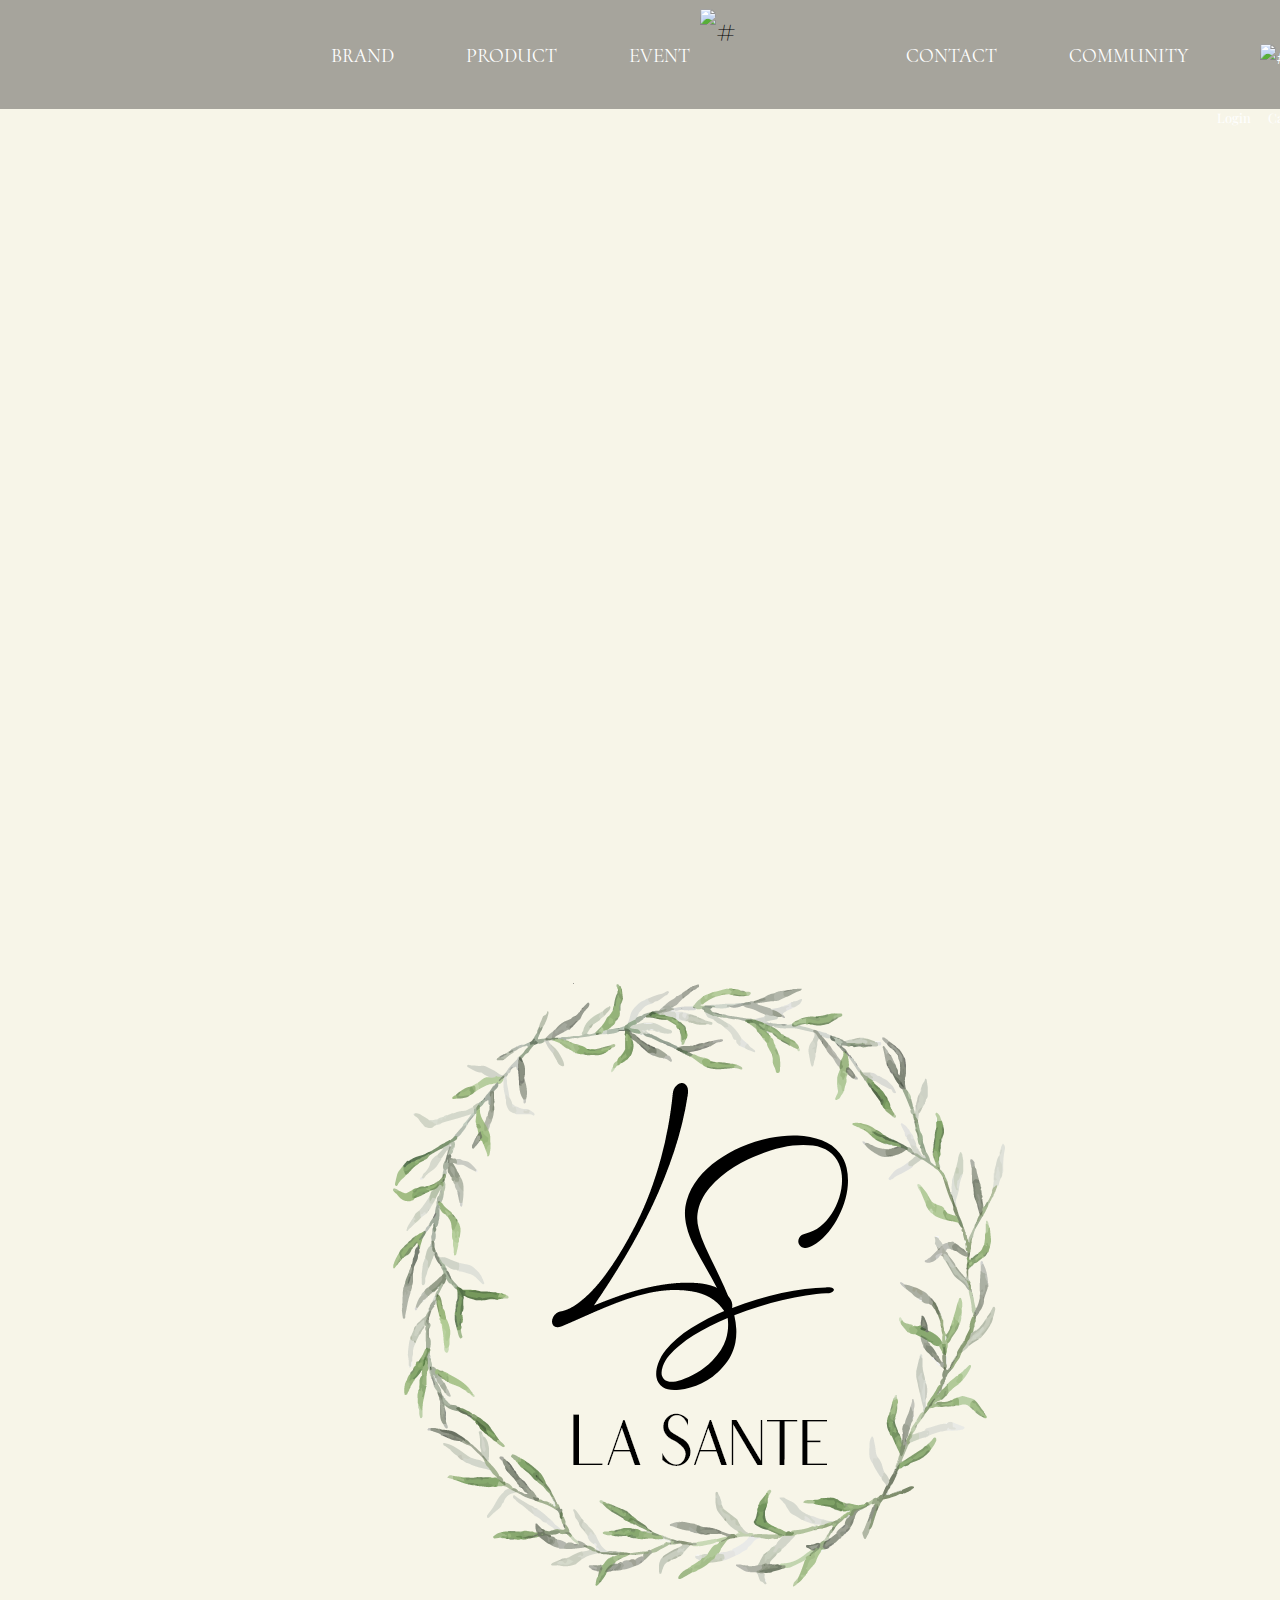
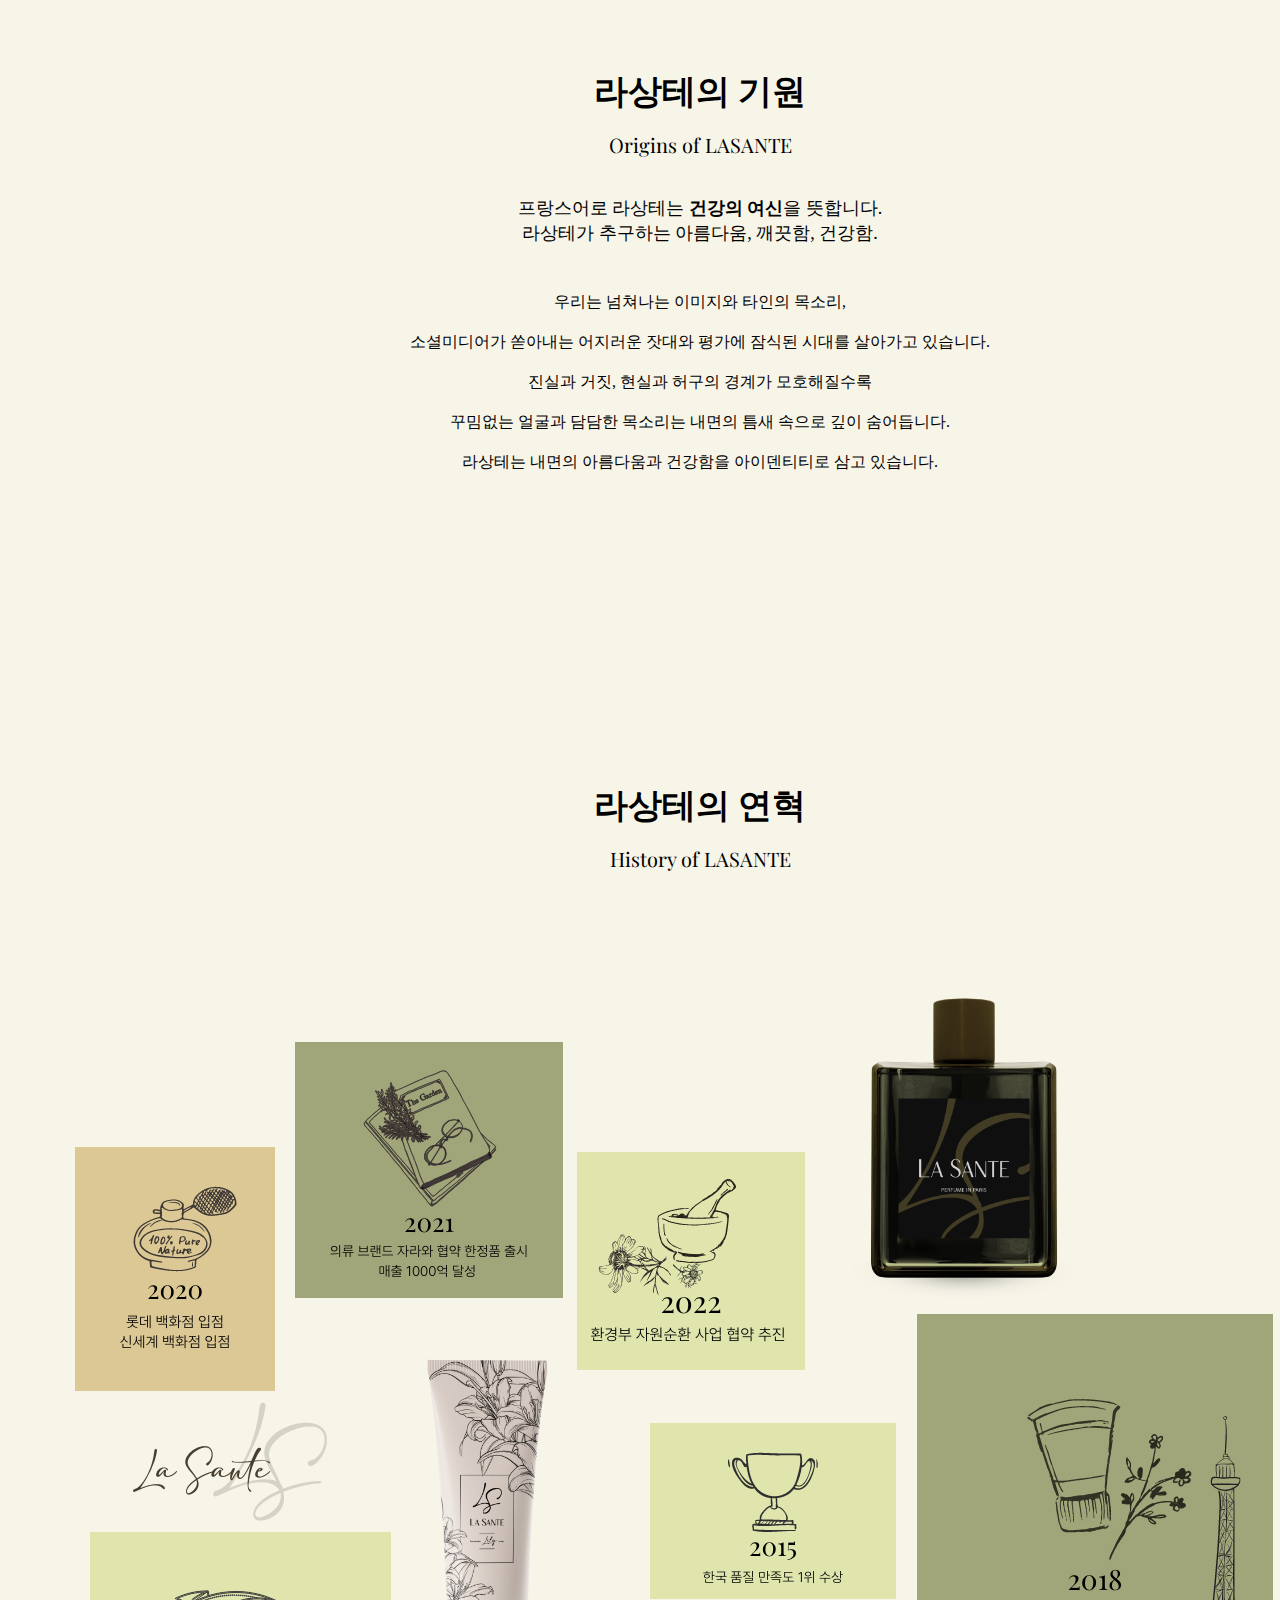
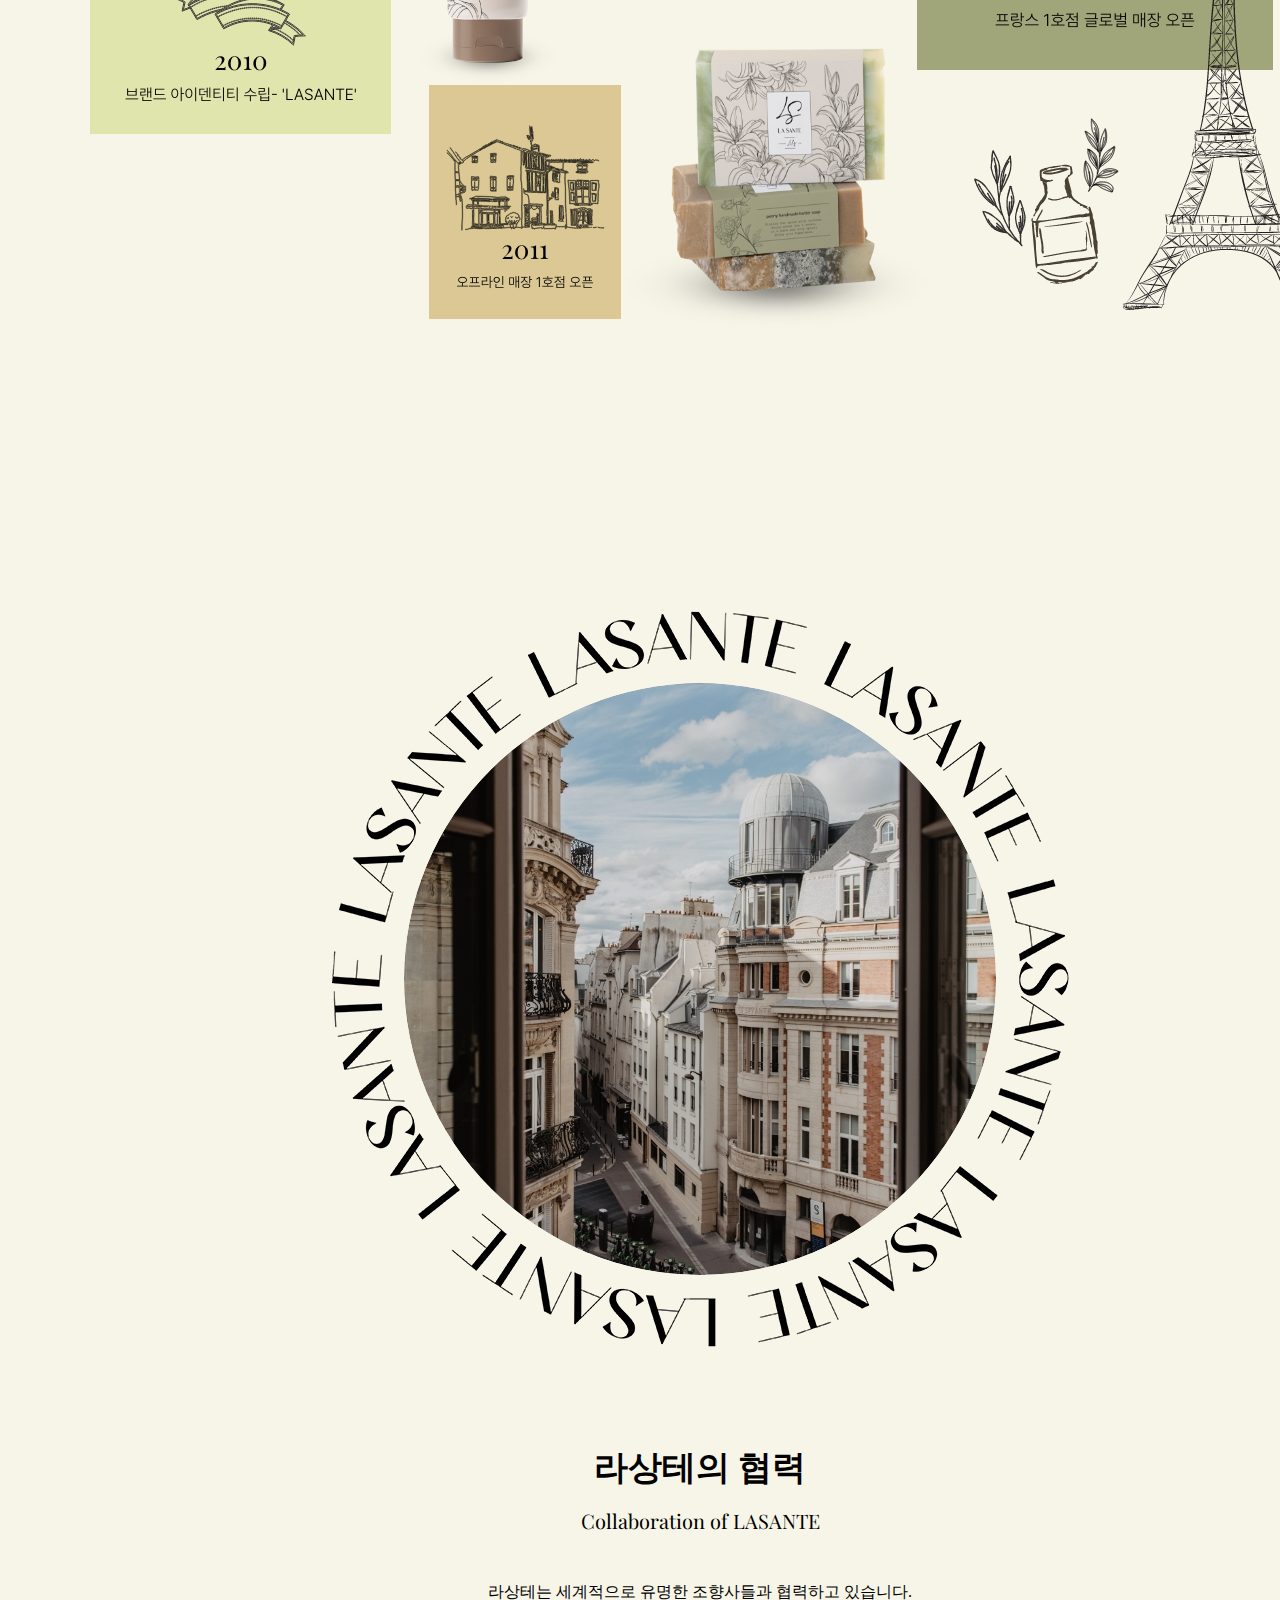
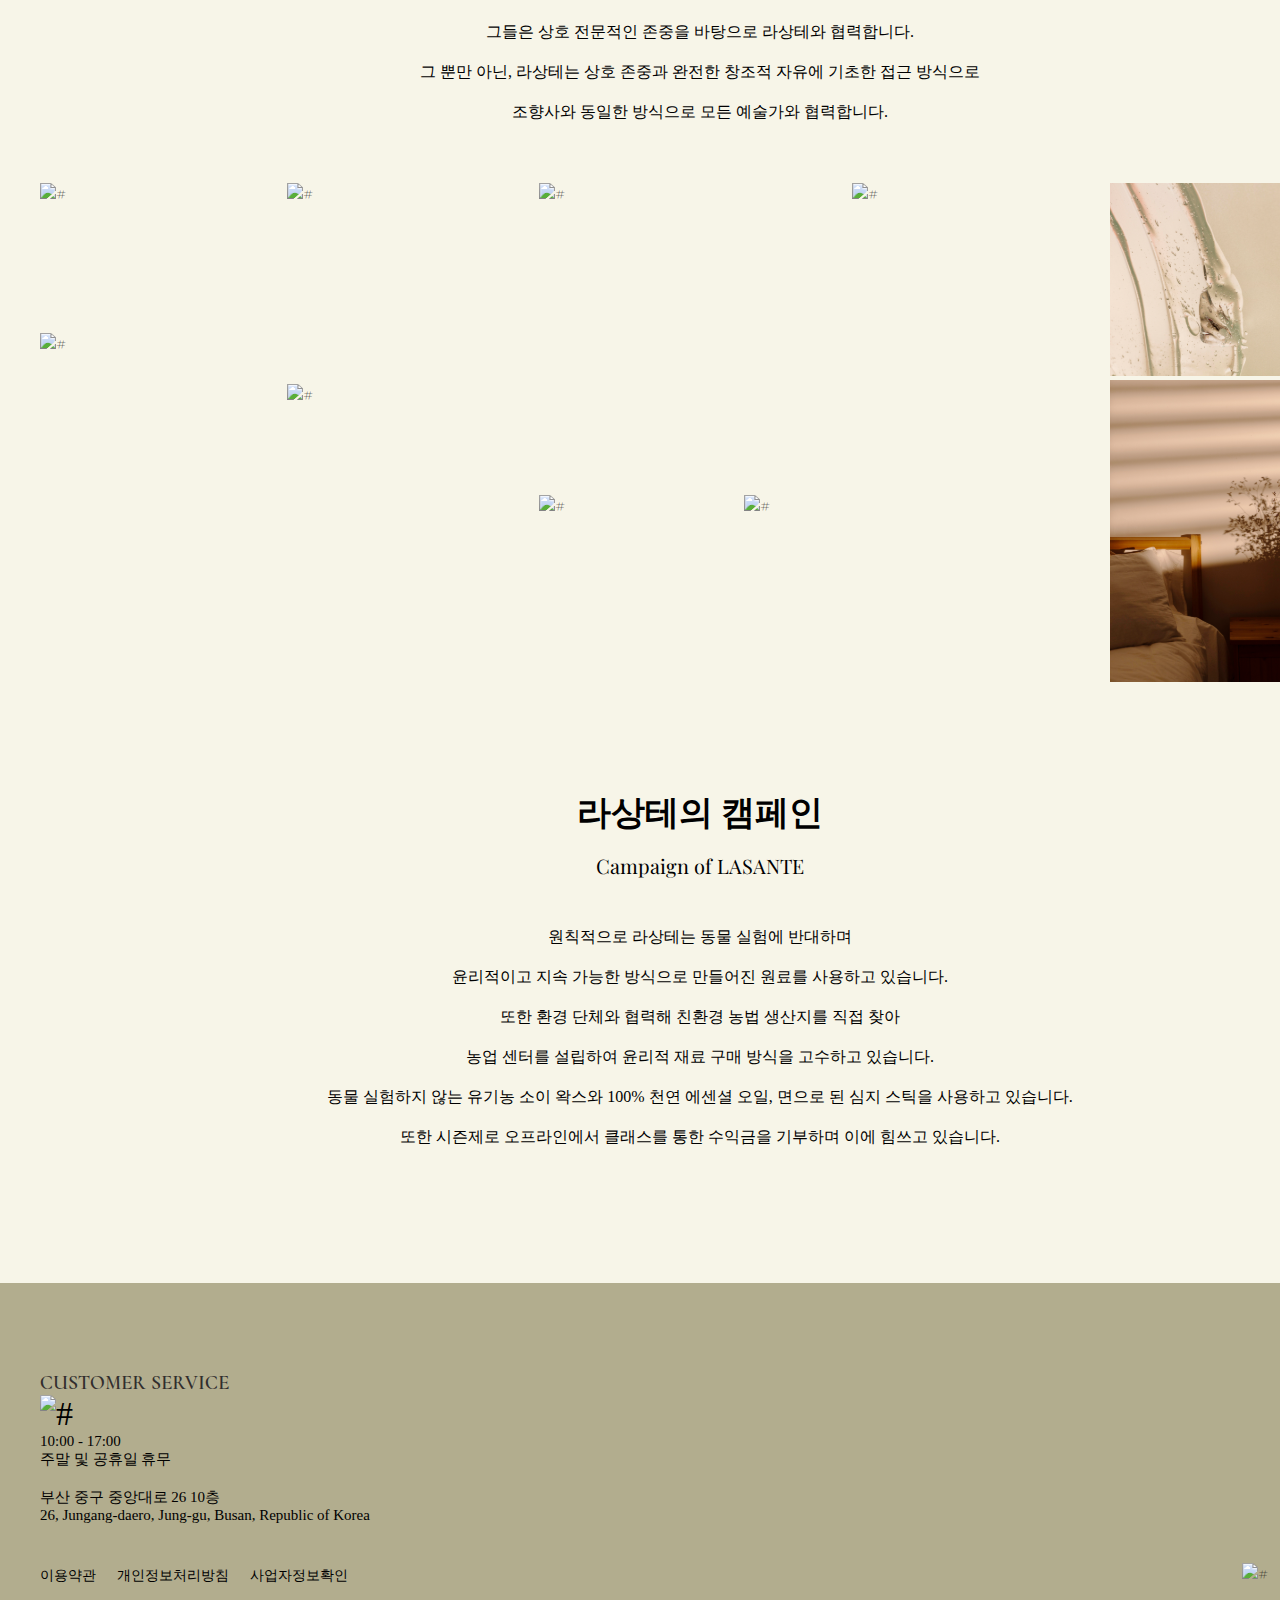
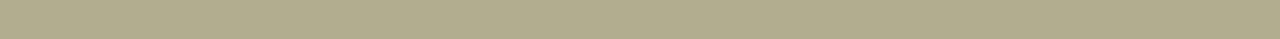
==== sub1.html @ c3fcb7ed "Add files via upload" ====
<!DOCTYPE html>
<html lang="ko">
<head>
    <meta charset="UTF-8">
    <meta http-equiv="X-UA-Compatible" content="IE=edge">
    <meta name="viewport" content="width=device-width, initial-scale=1.0">
    <meta name="viewport" content="width=1400">
    <title>LASANTE</title>
    <link rel="preconnect" href="https://fonts.googleapis.com">
    <link rel="preconnect" href="https://fonts.gstatic.com" crossorigin>
    <link rel="icon" type="image/png" sizes="32x32" href="images/favicon.png">
    <link rel="preconnect" href="https://fonts.googleapis.com">
    <link rel="preconnect" href="https://fonts.gstatic.com" crossorigin>
    <link rel="preconnect" href="https://fonts.googleapis.com">
    <link rel="preconnect" href="https://fonts.gstatic.com" crossorigin>
    <link href="https://fonts.googleapis.com/css2?family=Cormorant+Upright:wght@300;400;500;600&display=swap"
        rel="stylesheet"> 
    <link href="https://fonts.googleapis.com/css2?family=Playfair+Display:wght@400;500;600&display=swap"
        rel="stylesheet">
    <link rel="stylesheet" href="css/sub1.css">
    <link rel="stylesheet" href="css/main_style.css">
    <link rel="stylesheet" href="css/swiper-bundle.min.css">
</head>
<body>
    <div id="video">
        <div id="header_wrap">
            <div class="header">
                <div class="logo_wrap">
                    <h1 class="logo"><a href="index.html"><img src="images/main/logo.png" alt="#"></a>
                    </h1>
                </div>
                <ul id="gnb">
                    <li><a href="sub1.html">BRAND</a></li>
                    <li><a href="sub2.html">PRODUCT</a></li>
                    <li class="m2"><a href="sub3.html">EVENT</a></li>
                    <li><a href="sub4.html">CONTACT</a></li>
                    <li><a href="sub5.html">COMMUNITY</a></li>
                    <li><a href="#"><img src="images/main/search.png" alt="#"></a></li>
                </ul>
                <div class="link">
                    <ul>
                        <li><a href="#">Login</a></li>
                        <li class="cart"><a href="#">Cart</a></li>
                        <li class="mypage"><a href="#">My page</a></li>
                    </ul>
                </div>
            </div>
        </div>

        <video width="3840" height="2000" autoplay muted loop preload="auto" playsinline>
            <source src="../유현서 LASANTE 디렉토리/video/AdobeStock_376006097.mp4">
        </video>
    
    
    </div>

    <div id="section1">
        <div class="lasante_logo">
        <h1><img src="images/about/LASANTE LOGO.png" alt="#"></h1>
        <h2><img src="images/about/LASANTE.png" alt="#"></h2>
        </div>
        <h3><img src="images/about/leaf.png" alt="#"></h3>
        <div class="text">
        <p class="t1">라상테의 기원</p>
        <p class="t2">Origins of LASANTE</p>
        <p class="t3">프랑스어로 라상테는 <strong>건강의 여신</strong>을 뜻합니다. <br>
            라상테가 추구하는 아름다움, 깨끗함, 건강함.</p>
        <p class="t4">우리는 넘쳐나는 이미지와 타인의 목소리, <br>
            소셜미디어가 쏟아내는 어지러운 잣대와 평가에 잠식된 시대를 살아가고 있습니다. <br>
            진실과 거짓, 현실과 허구의 경계가 모호해질수록 <br>
            꾸밈없는 얼굴과 담담한 목소리는 내면의 틈새 속으로 깊이 숨어듭니다. <br>
            라상테는 내면의 아름다움과 건강함을 아이덴티티로 삼고 있습니다.</p>
        </div>
    </div>

    <div id="section2">
        <p class="t1">라상테의 연혁</p>
        <p class="t2">History of LASANTE</p>
        <img src="images/about/history.png" alt="#">
    </div>


    <div id="section3">
        <div class="paris_wrap">
            <img class="paris" src="images/about/paris.jpg" alt="#">
            <img class="about_lasante" src="images/about/about lasante.png" alt="#">
        </div>
        <p class="t1">라상테의 협력</p>
        <p class="t2">Collaboration of LASANTE</p>
        <p class="t4">라상테는 세계적으로 유명한 조향사들과 협력하고 있습니다. <br>
            그들은 상호 전문적인 존중을 바탕으로 라상테와 협력합니다. <br>
            그 뿐만 아닌, 라상테는 상호 존중과 완전한 창조적 자유에 기초한 접근 방식으로 <br>
            조향사와 동일한 방식으로 모든 예술가와 협력합니다.</p>
    </div>

    <div id="section4">
        <div class="section4_imgbox">
            <a href="#"><div class="img_box1"><img src="images/about/photo1.svg" alt="#"></div></a>
            <a href="#"><div class="img_box2"><img src="images/about/photo2.svg" alt="#"></div></a>
            <a href="#"><div class="img_box3"><img src="images/about/photo3.svg" alt="#"></div></a>
            <a href="#"><div class="img_box4"><img src="images/about/photo4.svg" alt="#"></div></a>
            <a href="#"><div class="img_box5"><img src="images/about/photo5.svg" alt="#"></div></a>
            <a href="#"><div class="img_box6"><img src="images/about/photo6.svg" alt="#"></div></a>
            <a href="#"><div class="img_box7"><img src="images/about/photo7.svg" alt="#"></div></a>
            <a href="#"><div class="img_box8"><img src="images/about/photo8.svg" alt="#"></div></a>
            <a href="#"><div class="img_box9"><img src="images/about/photo9.svg" alt="#"></div></a>
            <a href="#"><div class="img_box10"><img src="images/about/photo10.svg" alt="#"></div></a>
        </div>
        <div class="section4_textbox">
        <p class="t1">라상테의 캠페인</p>
        <p class="t2">Campaign of LASANTE</p>
        <p class="t4">원칙적으로 라상테는 동물 실험에 반대하며 <br>
            윤리적이고 지속 가능한 방식으로 만들어진 원료를 사용하고 있습니다. <br>
            또한 환경 단체와 협력해 친환경 농법 생산지를 직접 찾아 <br>
            농업 센터를 설립하여 윤리적 재료 구매 방식을 고수하고 있습니다. <br>
            동물 실험하지 않는 유기농 소이 왁스와 100% 천연 에센셜 오일, 면으로 된 심지 스틱을 사용하고 있습니다. <br>
            또한 시즌제로 오프라인에서 클래스를 통한 수익금을 기부하며 이에 힘쓰고 있습니다.</p>
        </div>
    </div>
    <div id="section9">
        <div class="footer">
            <div class="footer_left">
            <p class="customerservice">CUSTOMER SERVICE</p>
            <p class="number"><img src="images/main/1644-1004.svg" alt="#"></p>
            <p class="time">10:00 - 17:00 <br>
            주말 및 공휴일 휴무</p>
            <p class="place">부산 중구 중앙대로 26 10층 <br>
            26, Jungang-daero, Jung-gu, Busan, Republic of Korea</p>
            
            <ul>
                <li><a href="#">이용약관</a></li>
                <li><a href="#">개인정보처리방침</a></li>
                <li><a href="#">사업자정보확인</a></li>
            </ul>
        </div>

        <div class="footer_right">
            <ul>
                <li><a href="#"><img src="images/main/footer_facebook.png" alt="#"></a></li>
                <li><a href="#"><img src="images/main/footer_twitter.png" alt="#"></a></li>
                <li><a href="#"><img src="images/main/footer_instagram.png" alt="#"></a></li>
            </ul>
        </div>
        </div>
    </div>
</body>
</html>
---- css/sub1.css ----
*{margin: 0; padding: 0;}
ul,ol{list-style: none;}
a{text-decoration: none; color: #000;} 

body{
    min-width: 1400px;
    font-family: 'Playfair Display', serif;
    font-size: 16px;
    background-color: #F7F5E8;
}

#video{
    overflow: hidden;
    margin: 0 auto;
    text-align: center;
    position: relative;
}

video{
    width: 100%;
    height: 100%;
}

#header_wrap{
    width: 100%;
    height: 100px;
    background-color: #0f0f0f59;
    padding-top: 9px;
    position: absolute;
    z-index: 99;
}

.header{
    width: 1320px;
    margin: 0 auto;
    text-align: center;
}

.logo_wrap{
    position: relative;
}

.logo{
    position: absolute;
    left: 50%;
    top: 0;
}

.logo a{
   display: inline-block;
}

#gnb{
    display: inline-block;
    margin-left: 146px;
}

#gnb li{
    float: left;
    position: relative;
}

#gnb li a{
    display: block;
    font-family: 'Cormorant Upright', serif;
    font-size: 20px;
    color: #fff;
    margin-top: 35px;
    margin-left: 72px;
}


#gnb li:nth-child(4){
    margin-left: 144px;
}

.link{
    float: right;
    padding-left: 14px;
}

.link li{
    float: left;
}

.link li a{
    display: block;
    font-family: 'Playfair Display', serif;
    font-size: 13px;
    color: #fff;
    padding-top: 37px;
}
.cart{margin-left: 17px;}
.mypage{margin-left: 17px;}


#section1{
    width: 1320px;
    margin: 350px auto;
    text-align: center;
    height: 950px;
    position: relative;
}

h3{
    position: absolute;
    left: 353px;
    top: -100px;
}

.text{
    margin-top: 170px;
}

.t1{
    font-family: 'Pretendard-bold';
    font-size: 34px;
    font-weight: 700;
}

.t2{
    font-family: 'Playfair Display', serif;
    font-size: 20px;
    margin: 16px 0 38px 0;
}

.t3{
    font-family: 'Pretendard-Light';
    font-size: 18px;
    margin-bottom: 36px;
    line-height: 25px;
}

.t4{
    font-family: 'Pretendard-Light';
    font-size: 16px;
    line-height: 40px;
}




#section2{
    width: 1320px;
    height: 1500px;
    margin: 0 auto;
    text-align: center;
}

#section3{
    width: 1320px;
    height: 950px;
    margin: 0 auto;
    text-align: center;
    position: relative;
}
/* 추가 */
.paris_wrap{
    width: 592px;
    height: 592px;
    margin: 0 auto;
    position: relative;
    margin-bottom: 170px;
}
.paris{
    width: 100%;
    height: 100%;
    border-radius: 50%;
    margin-bottom: 150px;
}

.about_lasante{
    position: absolute;
    left: 50%;
    margin-left: -489px;
    top: 50%;
    margin-top: -489px;
    animation: motion 10s infinite linear;
    transform-origin: center;
}

@keyframes motion{
    0%{transform: rotate(0deg)}
    100%{transform: rotate(360deg)}
}

#section4{
    width: 1320px;
    height: 950px;
    margin: 150px auto;
    text-align: center;
    position: relative;
}

.section4_imgbox{
    position: relative;
}

.img_box1{
    float: left;
    overflow: hidden;
}

.img_box2{
    position: absolute;
    left: 0;
    top: 150px;
    overflow: hidden;
}

.img_box3{
    position: absolute;
    left: 247px;
    top: 0;
    overflow: hidden;
}

.img_box4{
    position: absolute;
    left: 247px;
    top: 201px;
    overflow: hidden;
}

.img_box5{
    position: absolute;
    left: 499px;
    top: 0;
    overflow: hidden;
}

.img_box6{
    position: absolute;
    left: 499px;
    top: 312px;
    overflow: hidden;
}

.img_box7{
    position: absolute;
    left: 812px;
    top: 0;
    overflow: hidden;
}

.img_box8{
    position: absolute;
    left: 704px;
    top: 312px;
    overflow: hidden;
}

.img_box9{
    position: absolute;
    left: 1070px;
    top: 0;
    overflow: hidden;
}

.img_box10{
    position: absolute;
    left: 1070px;
    top: 197px;
    overflow: hidden;
}

.section4_imgbox img{
    display: block;
    /* transform: scale(1); */
    transition: transform 1s;
}
.section4_imgbox img:hover{
    transform: scale(1.2);   
}

.section4_textbox{
    padding-top: 607px;
}

#section9{
    height: 356px;
    background-color: #B2AD8E;
}

.footer{
    width: 1320px;
    margin: 0 auto;
}

.footer_left{
    float: left;
    padding-top: 88px;
}

.footer_left a{
    display: block;
}

.customerservice{
    font-family: 'Cormorant Upright', serif;
    font-size: 20px;
    font-weight: 600;
    color: #312D2D;
}

.number{
    font-family: 'Pretendard-semibold';
    font-size: 34px;
    margin: 11px o;
}

.footer_right{
    float: right;
}

.time{
    font-family: 'Pretendard-Light';
    font-size: 15px;
}

.place{
    font-family: 'Pretendard-Light';
    font-size: 15px;
    margin: 19px 0 43px;
}

.footer_left ul{
    float: left;
}

.footer_left li{
    float: left;
}

.footer_left li a{
    display: block;
    font-family: 'Pretendard-Light';
    font-size: 14px;
    margin-right: 21px;
}

.footer_right ul{
 float: left;
 margin-top: 280px;
}

.footer_right li{
    float: left;
}

.footer_right li a{
    display: block;
    margin-left: 20px;
}
---- css/main_style.css ----
@charset "UTF-8";
/* 웹폰트 링크연결 */
@font-face {
    font-family: 'Pretendard-Light';
    src: url('https://cdn.jsdelivr.net/gh/Project-Noonnu/noonfonts_2107@1.1/Pretendard-Light.woff') format('woff');
    font-weight: 300;
    font-style: normal;
}

@font-face {
    font-family: 'Pretendard-Regular';
    src: url('https://cdn.jsdelivr.net/gh/Project-Noonnu/noonfonts_2107@1.1/Pretendard-Regular.woff') format('woff');
    font-weight: 400;
    font-style: normal;
}

@font-face {
    font-family: 'Pretendard-semibold';
    src: url('https://cdn.jsdelivr.net/gh/Project-Noonnu/noonfonts_2107@1.1/Pretendard-Regular.woff') format('woff');
    font-weight: 600;
    font-style: normal;
}

@font-face {
    font-family: 'Pretendard-medium';
    src: url('https://cdn.jsdelivr.net/gh/Project-Noonnu/noonfonts_2107@1.1/Pretendard-Regular.woff') format('woff');
    font-weight: 500;
    font-style: normal;
}
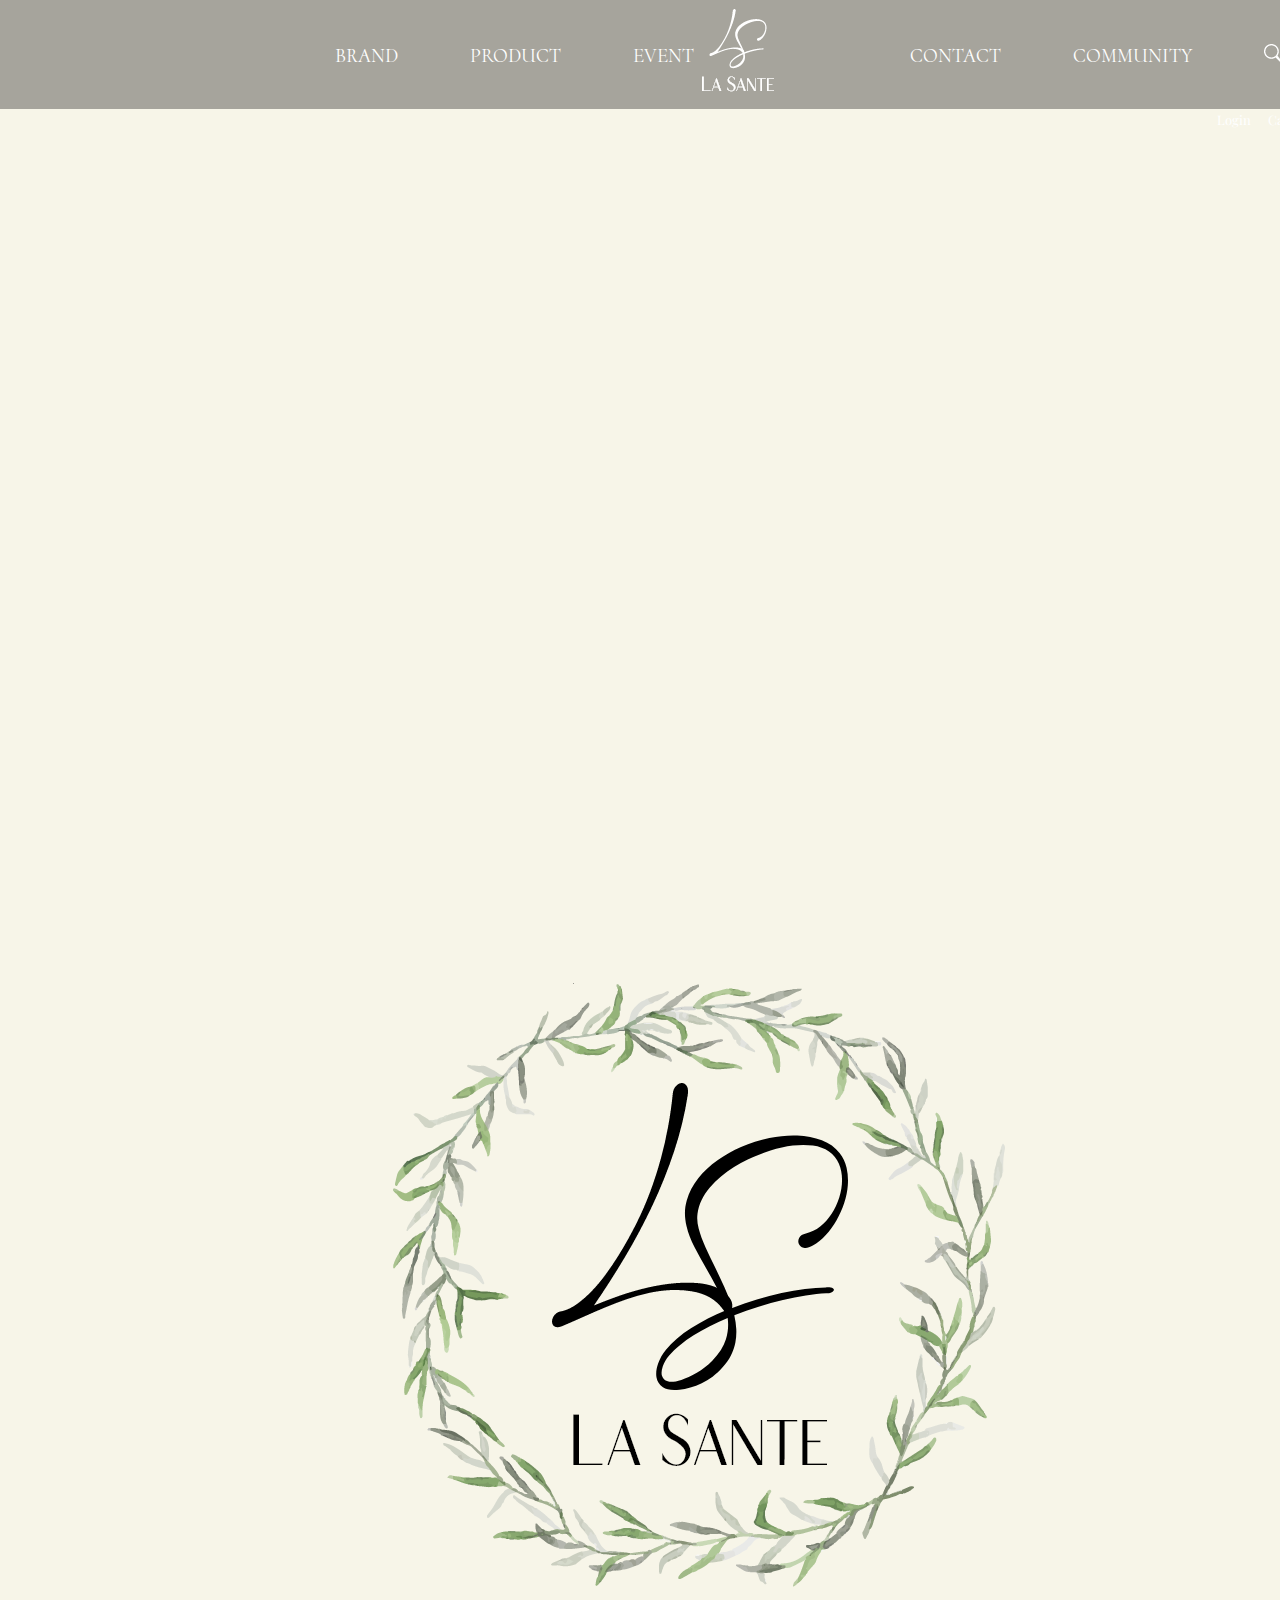
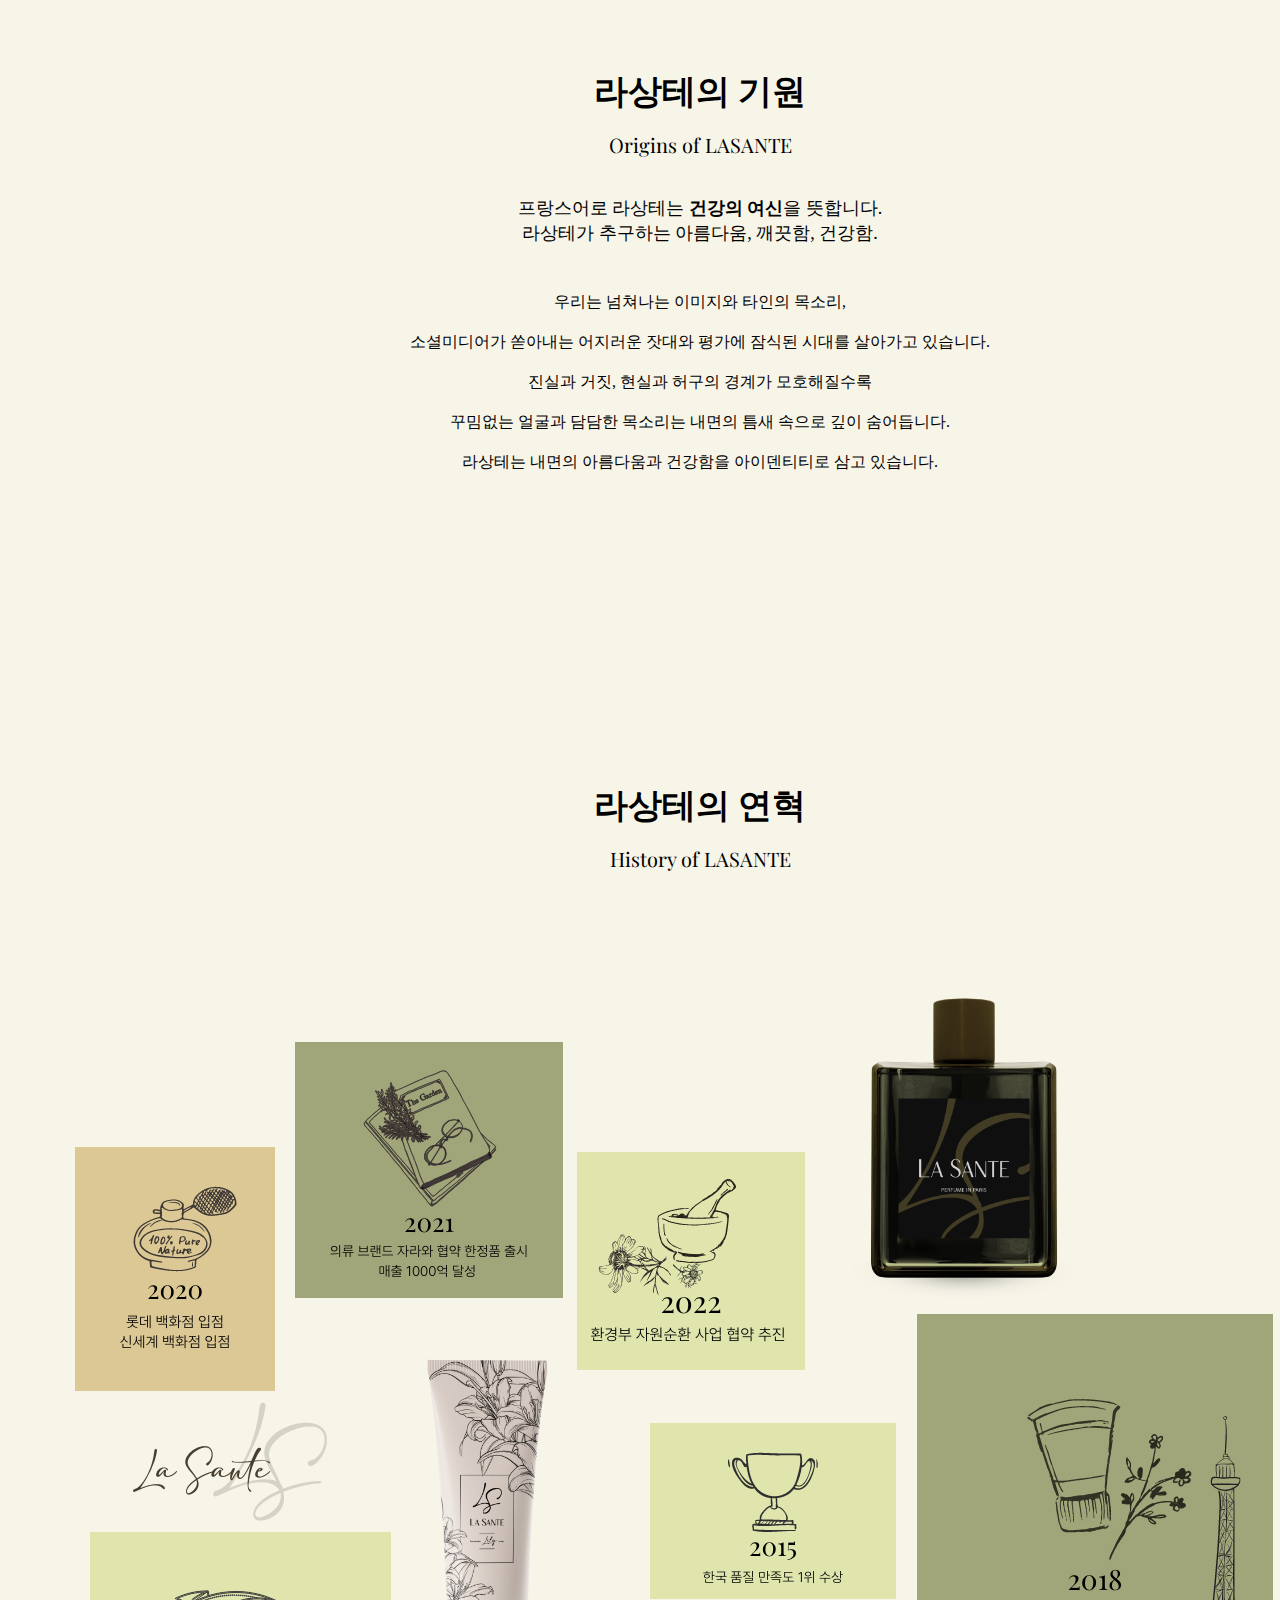
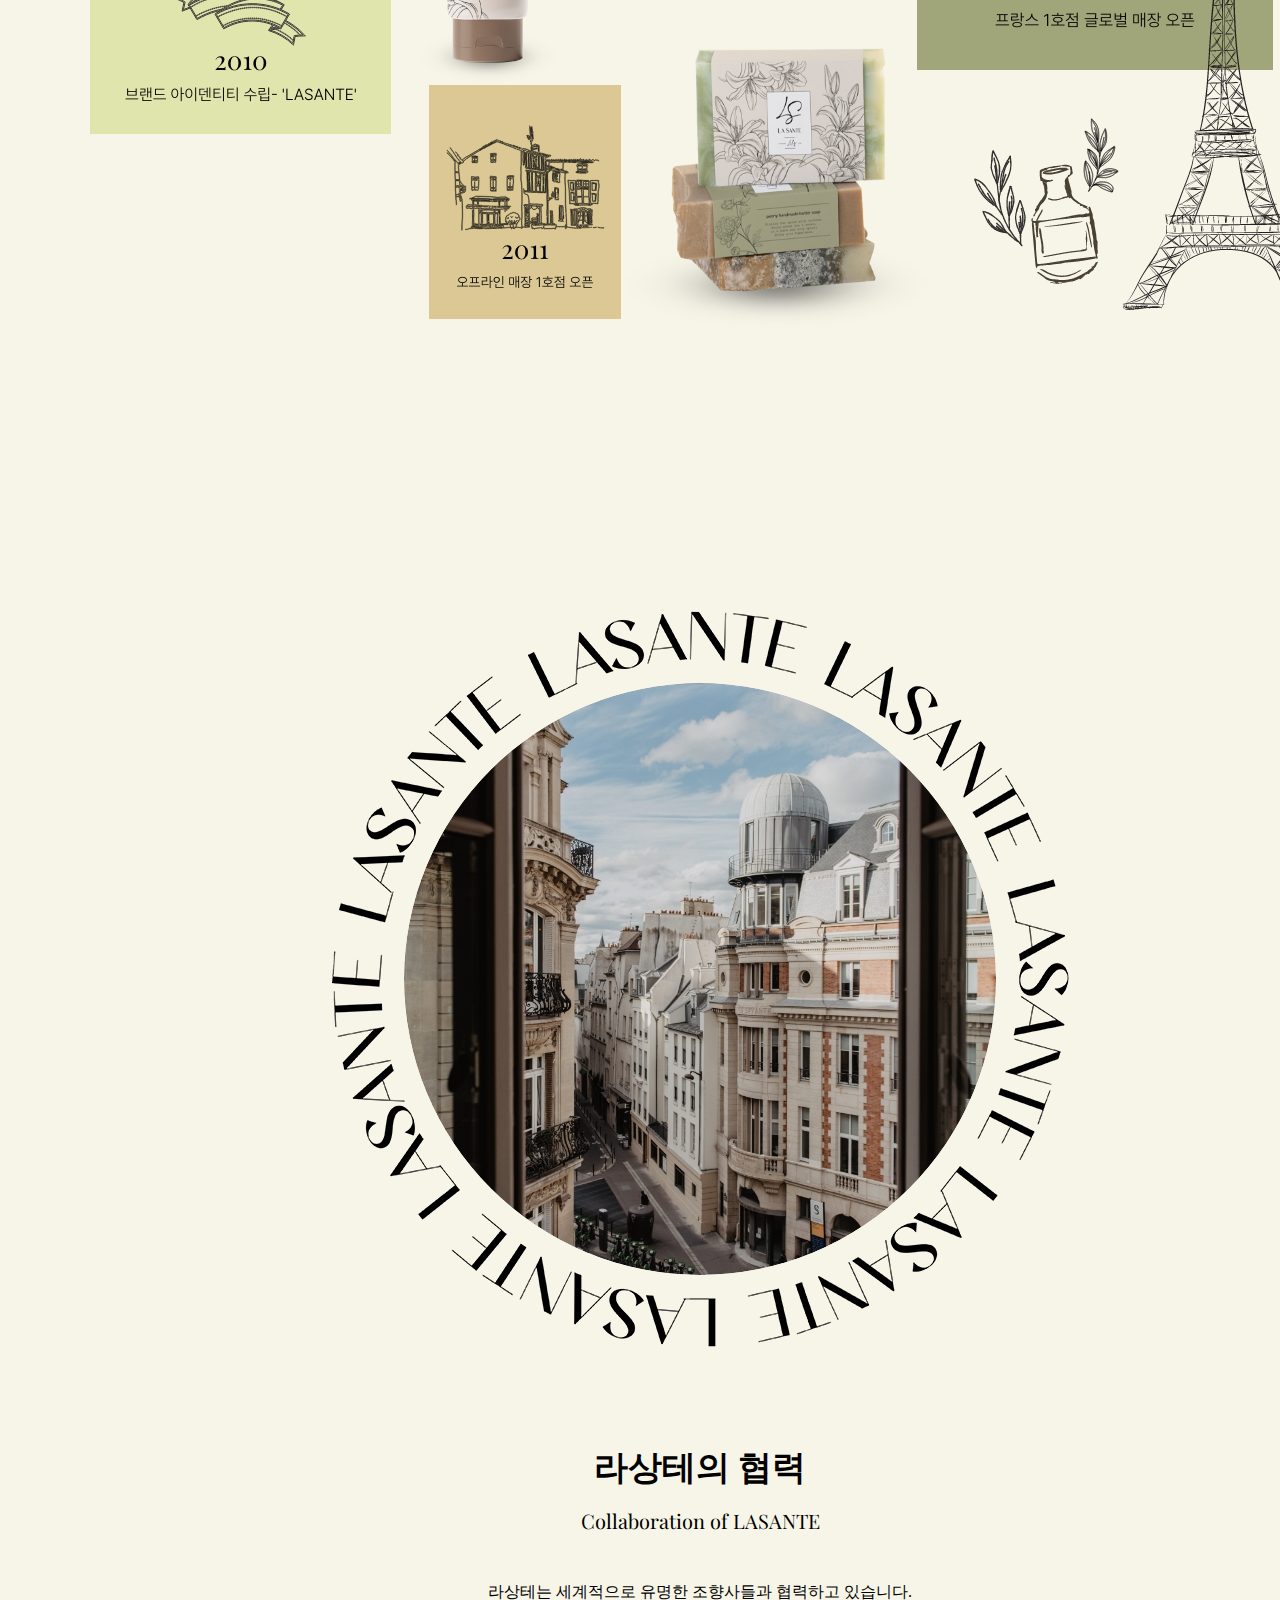
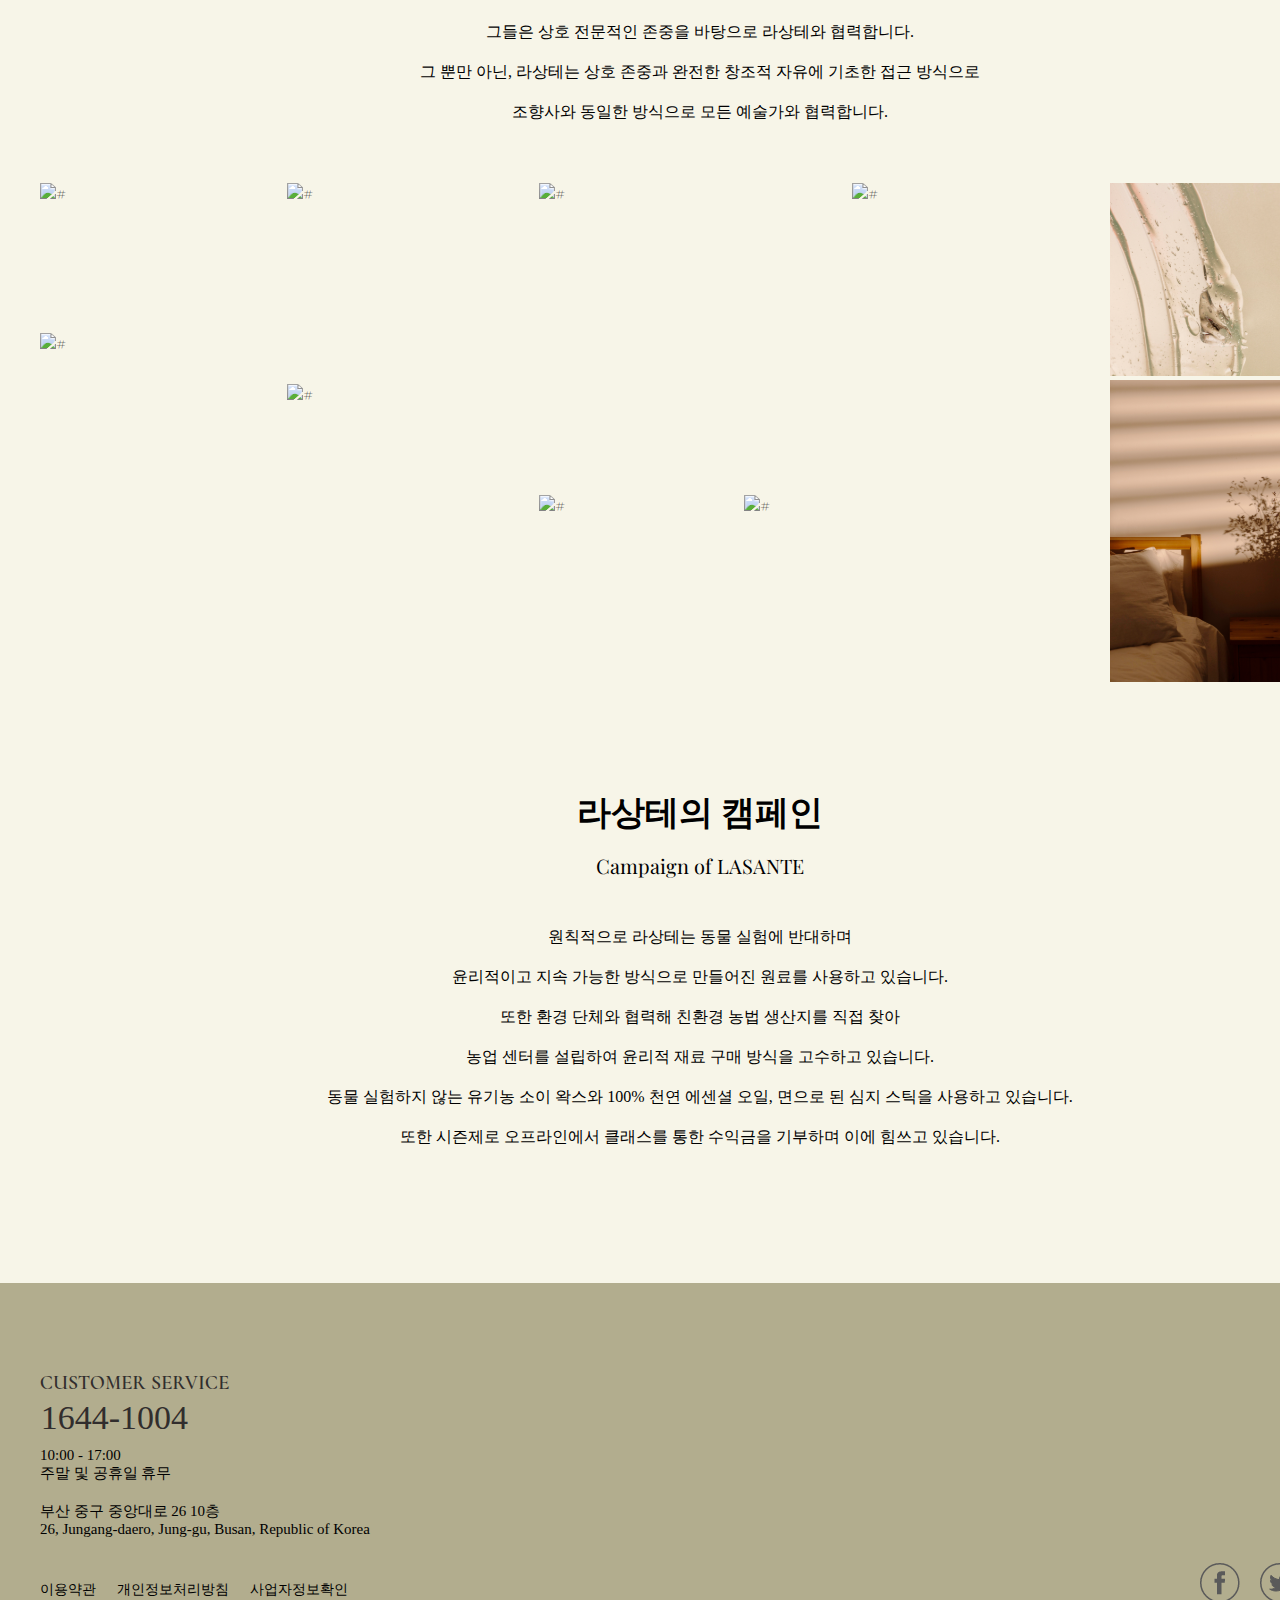
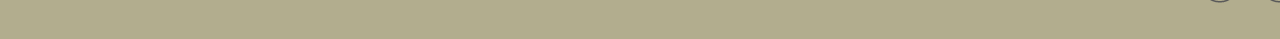
==== commit bdf936ec: "Update sub1.html" ====
--- a/sub1.html
+++ b/sub1.html
@@ -144,4 +144,4 @@
         </div>
     </div>
 </body>
-</html>+</html>
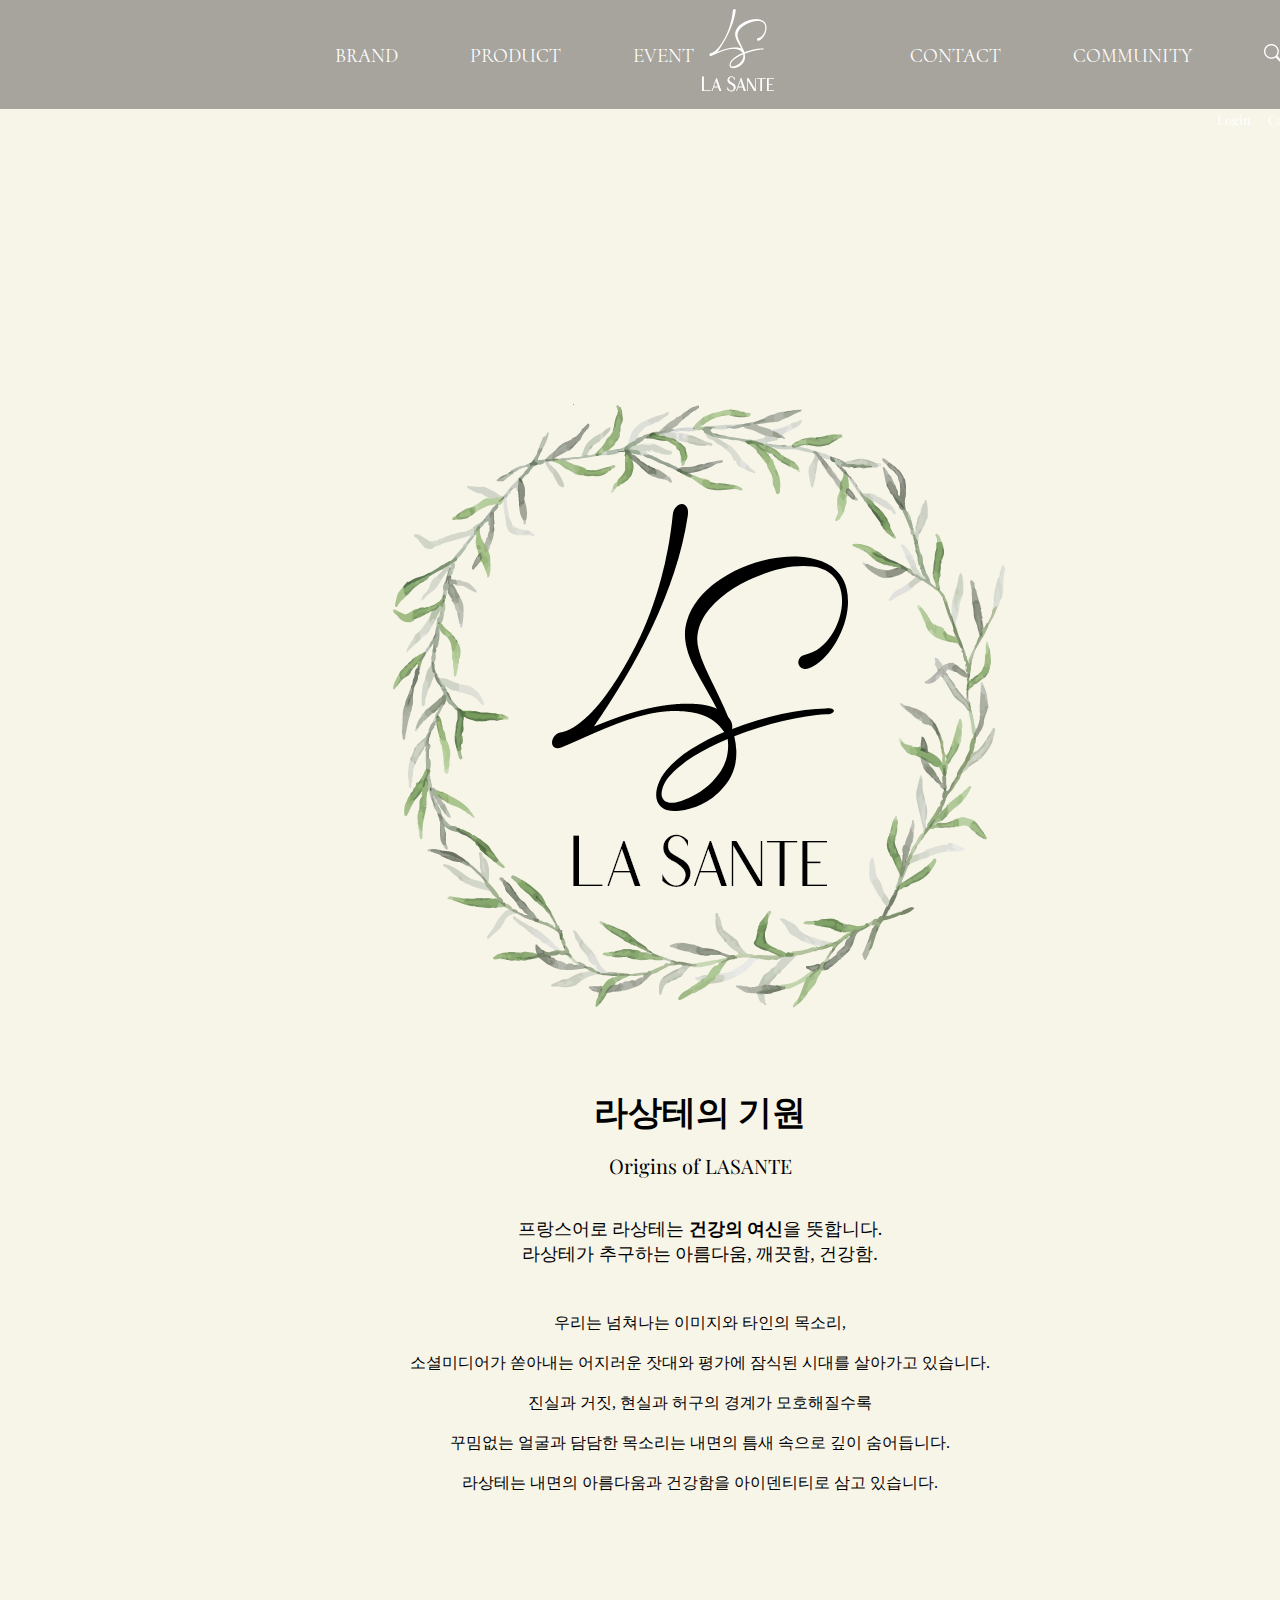
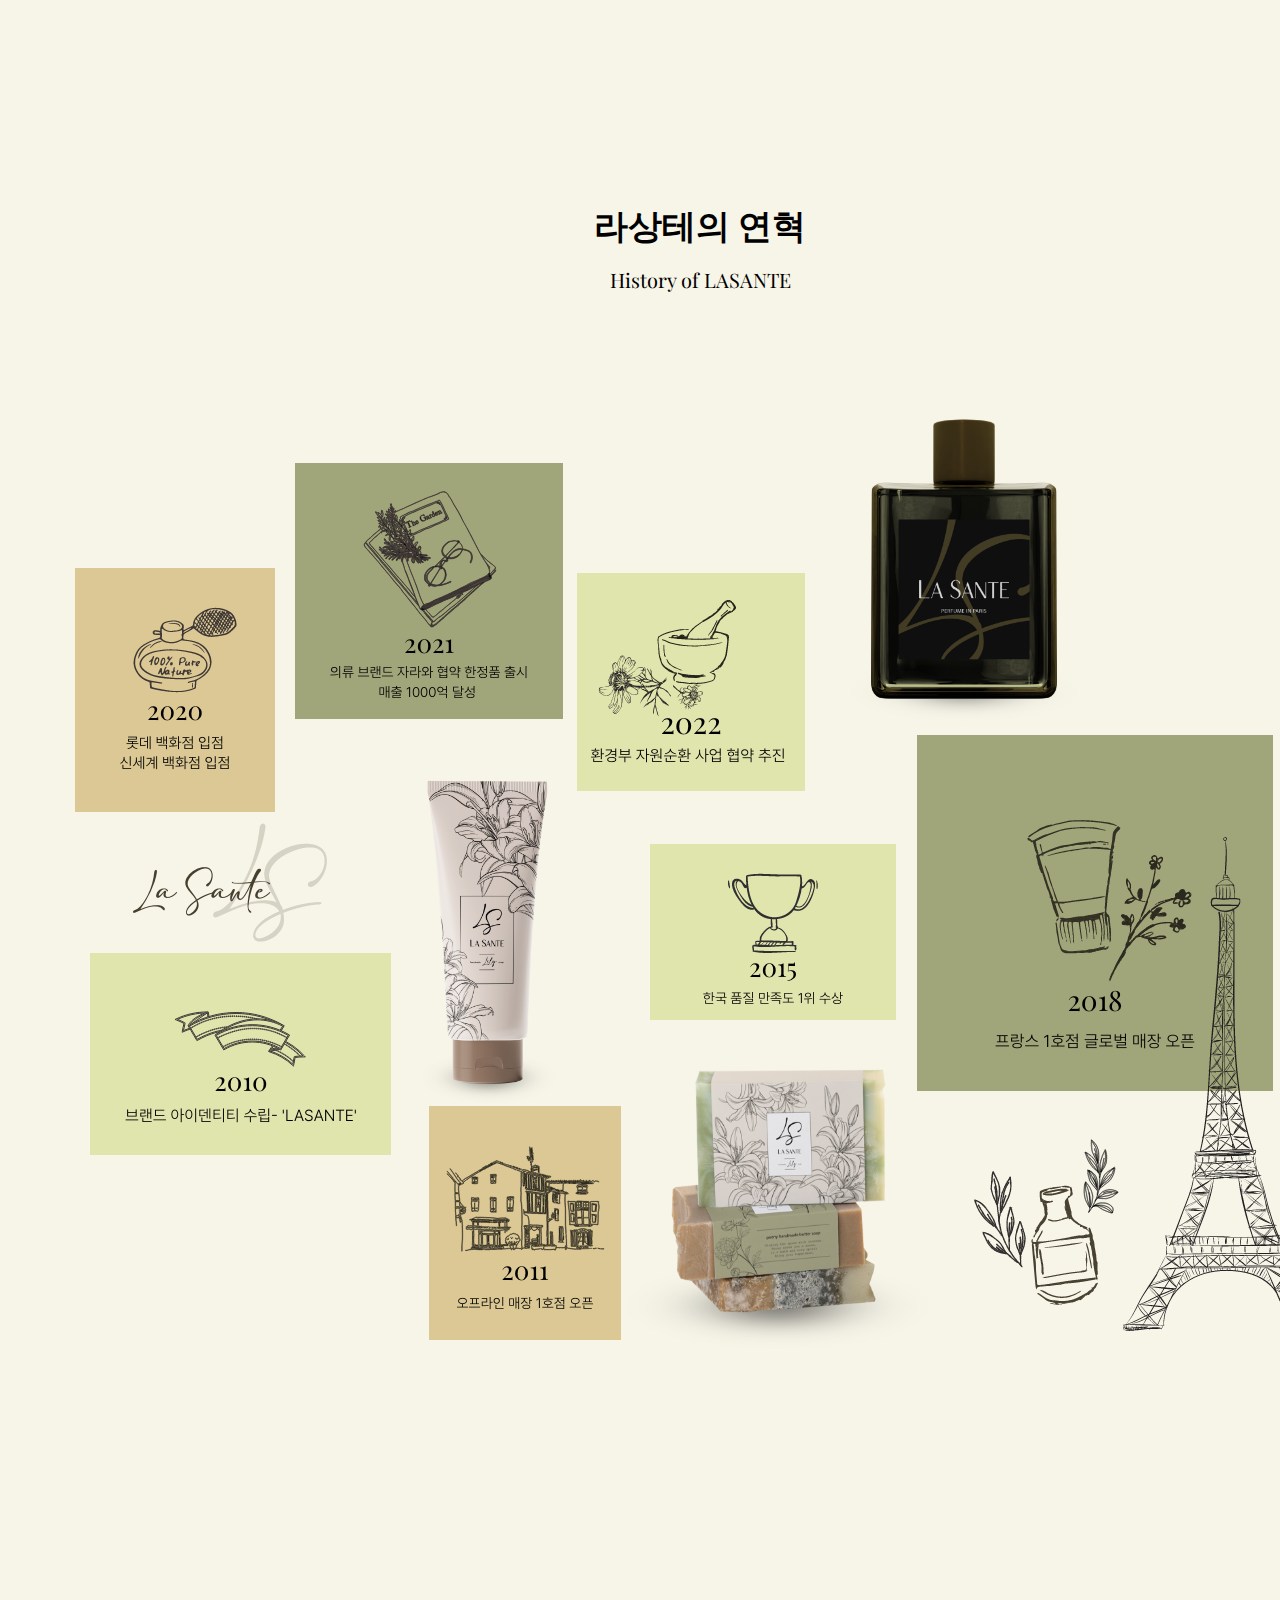
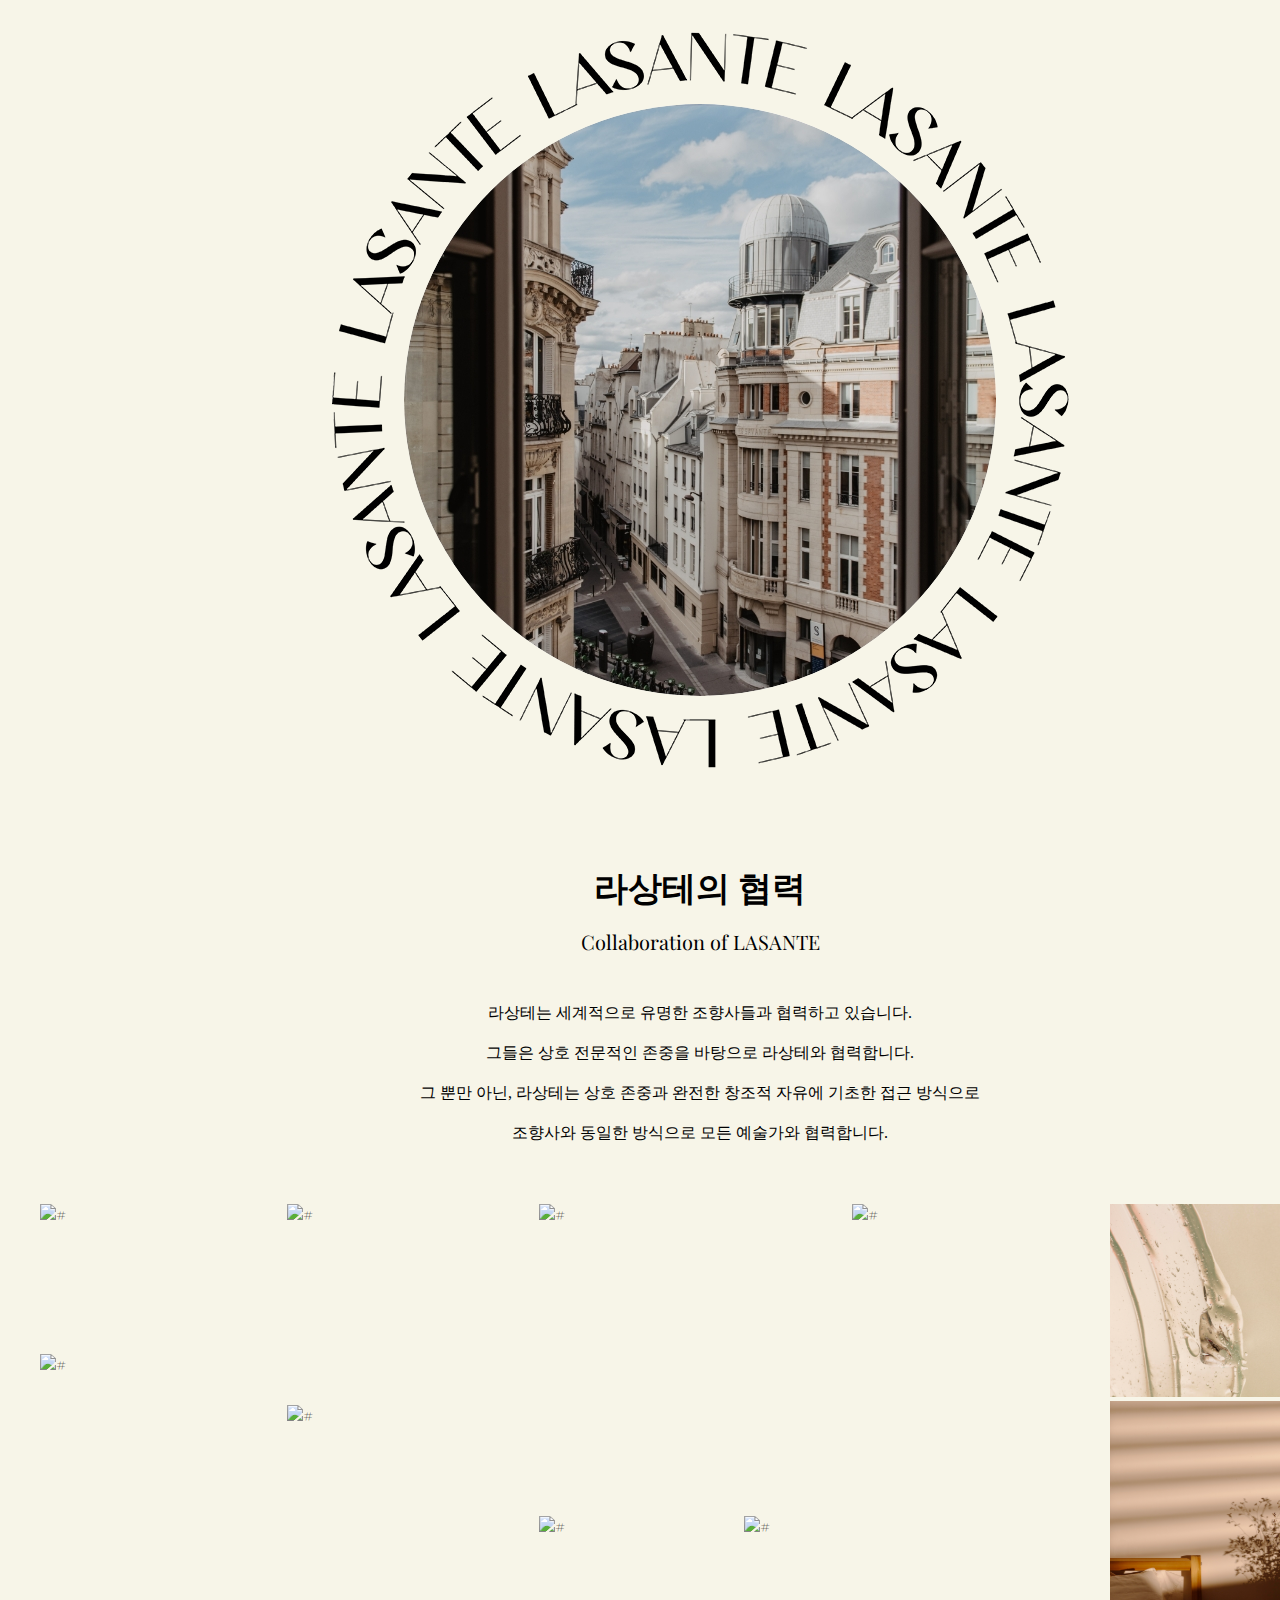
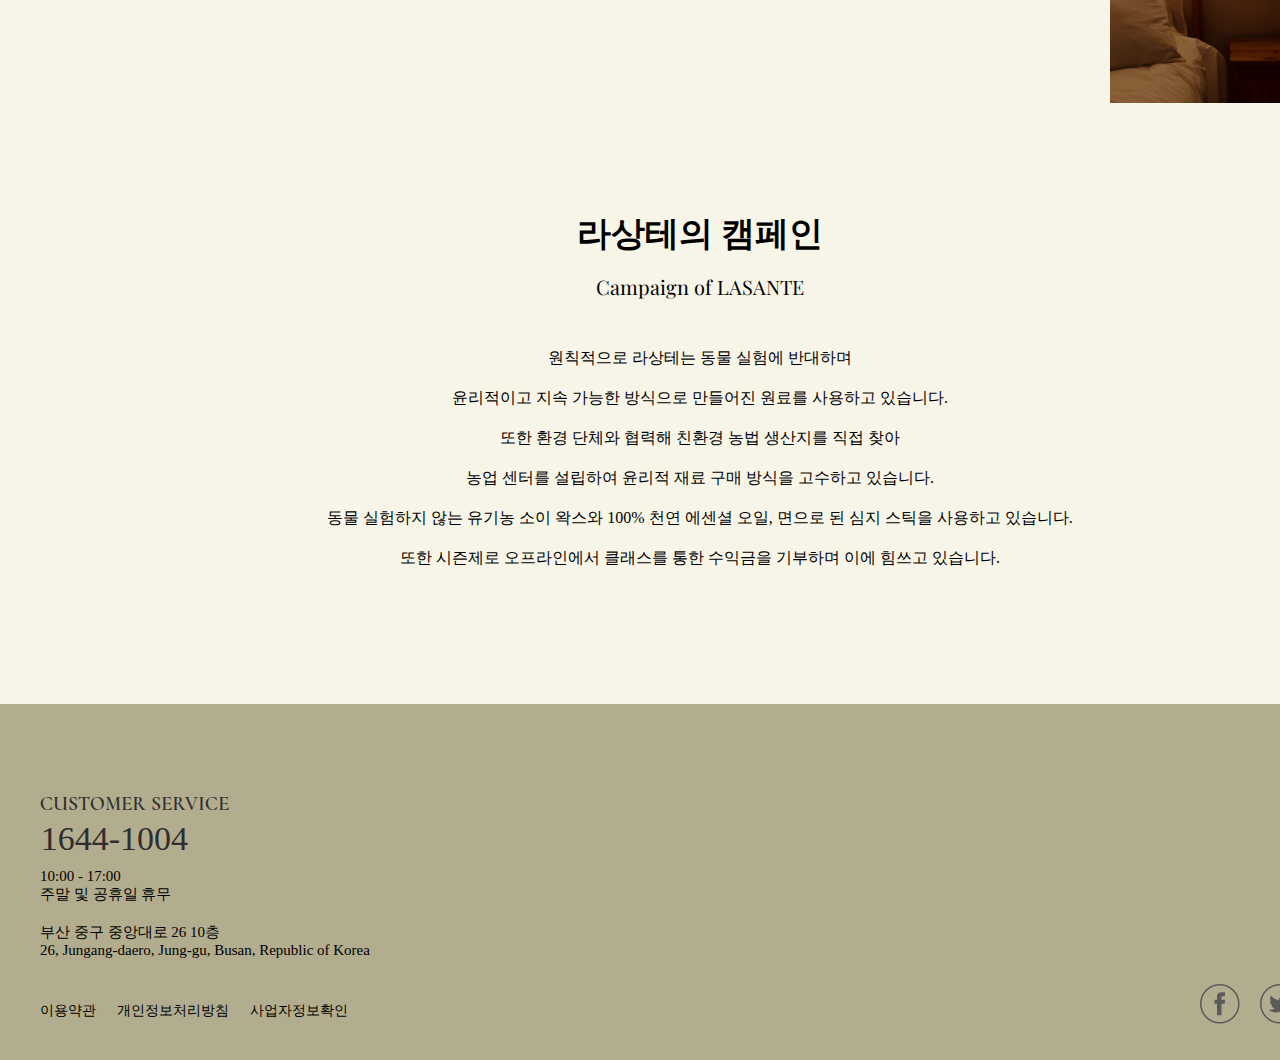
==== commit bd06f743: "Update sub1.html" ====
--- a/sub1.html
+++ b/sub1.html
@@ -47,9 +47,17 @@
             </div>
         </div>
 
-        <video width="3840" height="2000" autoplay muted loop preload="auto" playsinline>
-            <source src="../유현서 LASANTE 디렉토리/video/AdobeStock_376006097.mp4">
-        </video>
+            <div>
+            <video muted="" preload="true" loop autoplay webkit-playsinline="webkit-playsinline" playsinline="playsinline">
+				<!--
+					미리 로드하기 설정 : preload
+					재생여부 : autoplay (자동재생)
+					사운드 설정 : muted (음소거)
+					반복재생여부 : loop (무한반복)
+				-->
+					<source src="video/AdobeStock_376006097.mp4" type="video/mp4">
+			</video>
+        </div>
     
     
     </div>
